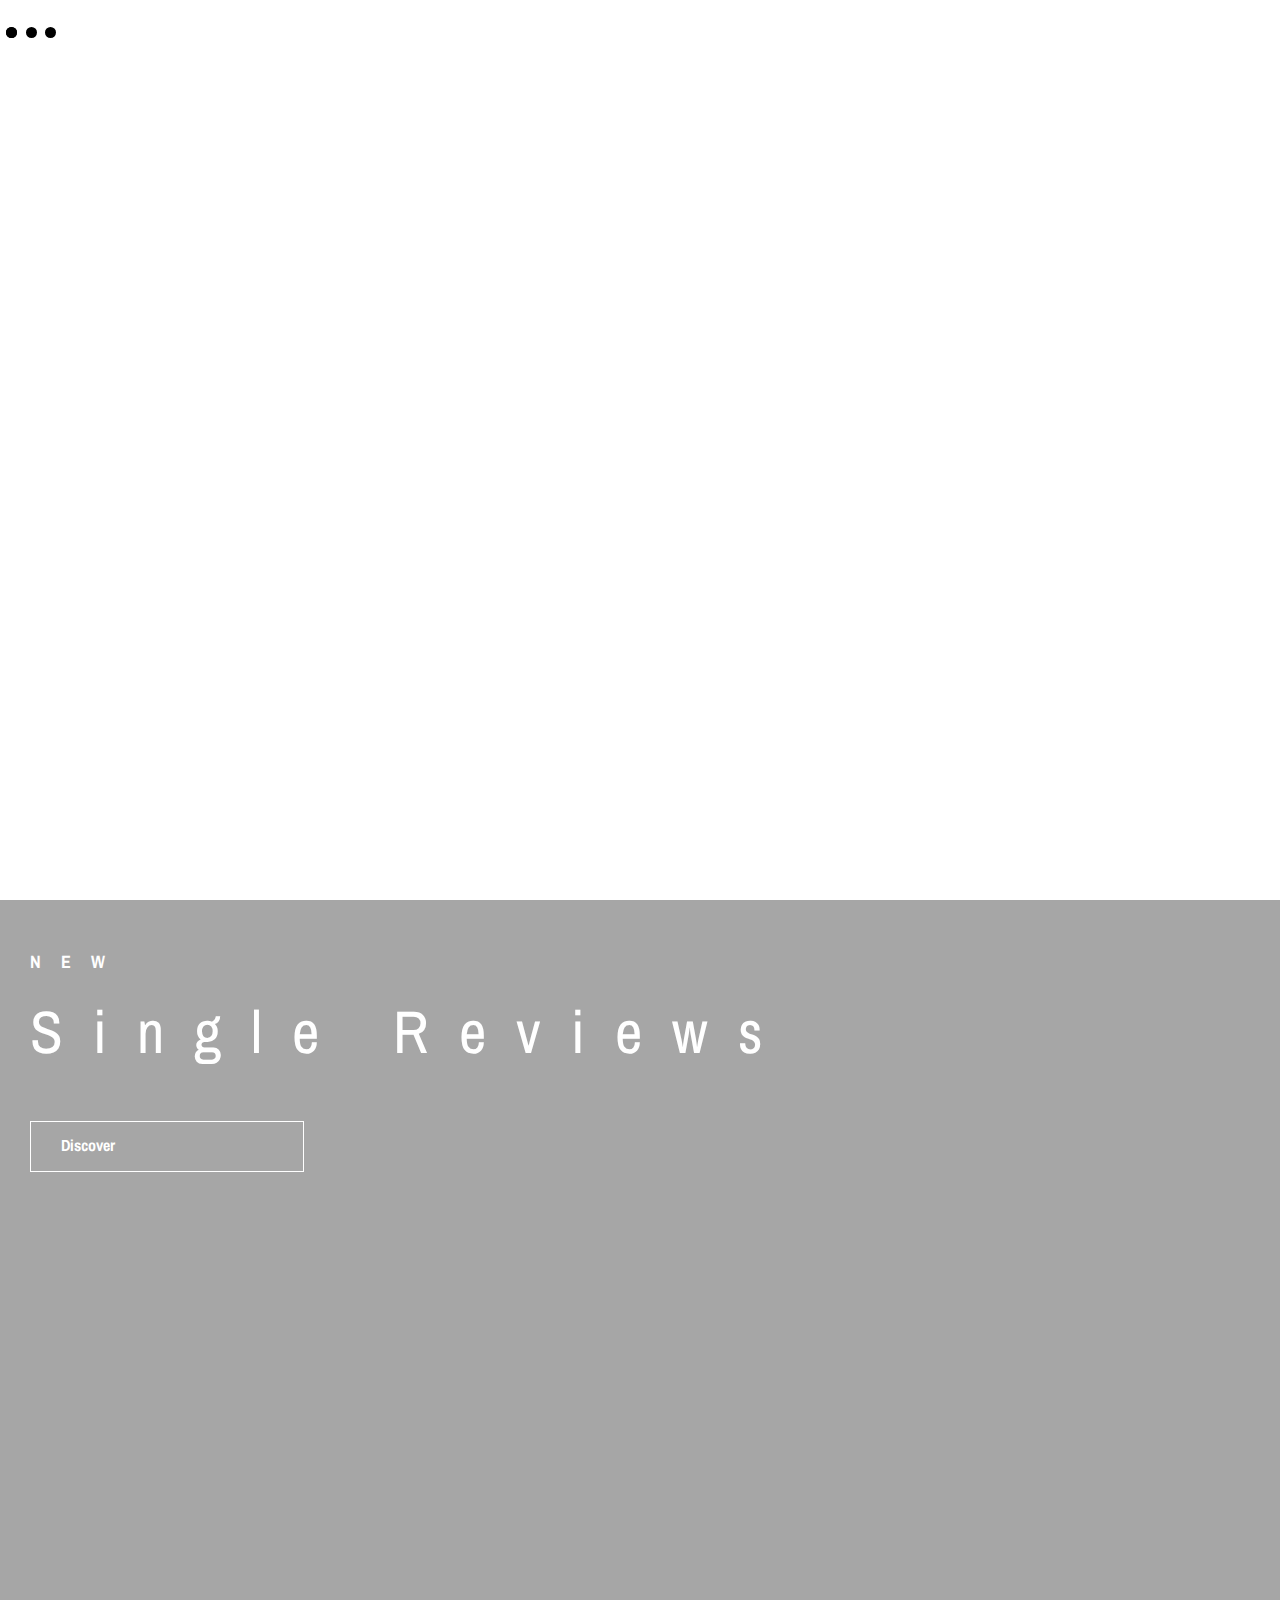
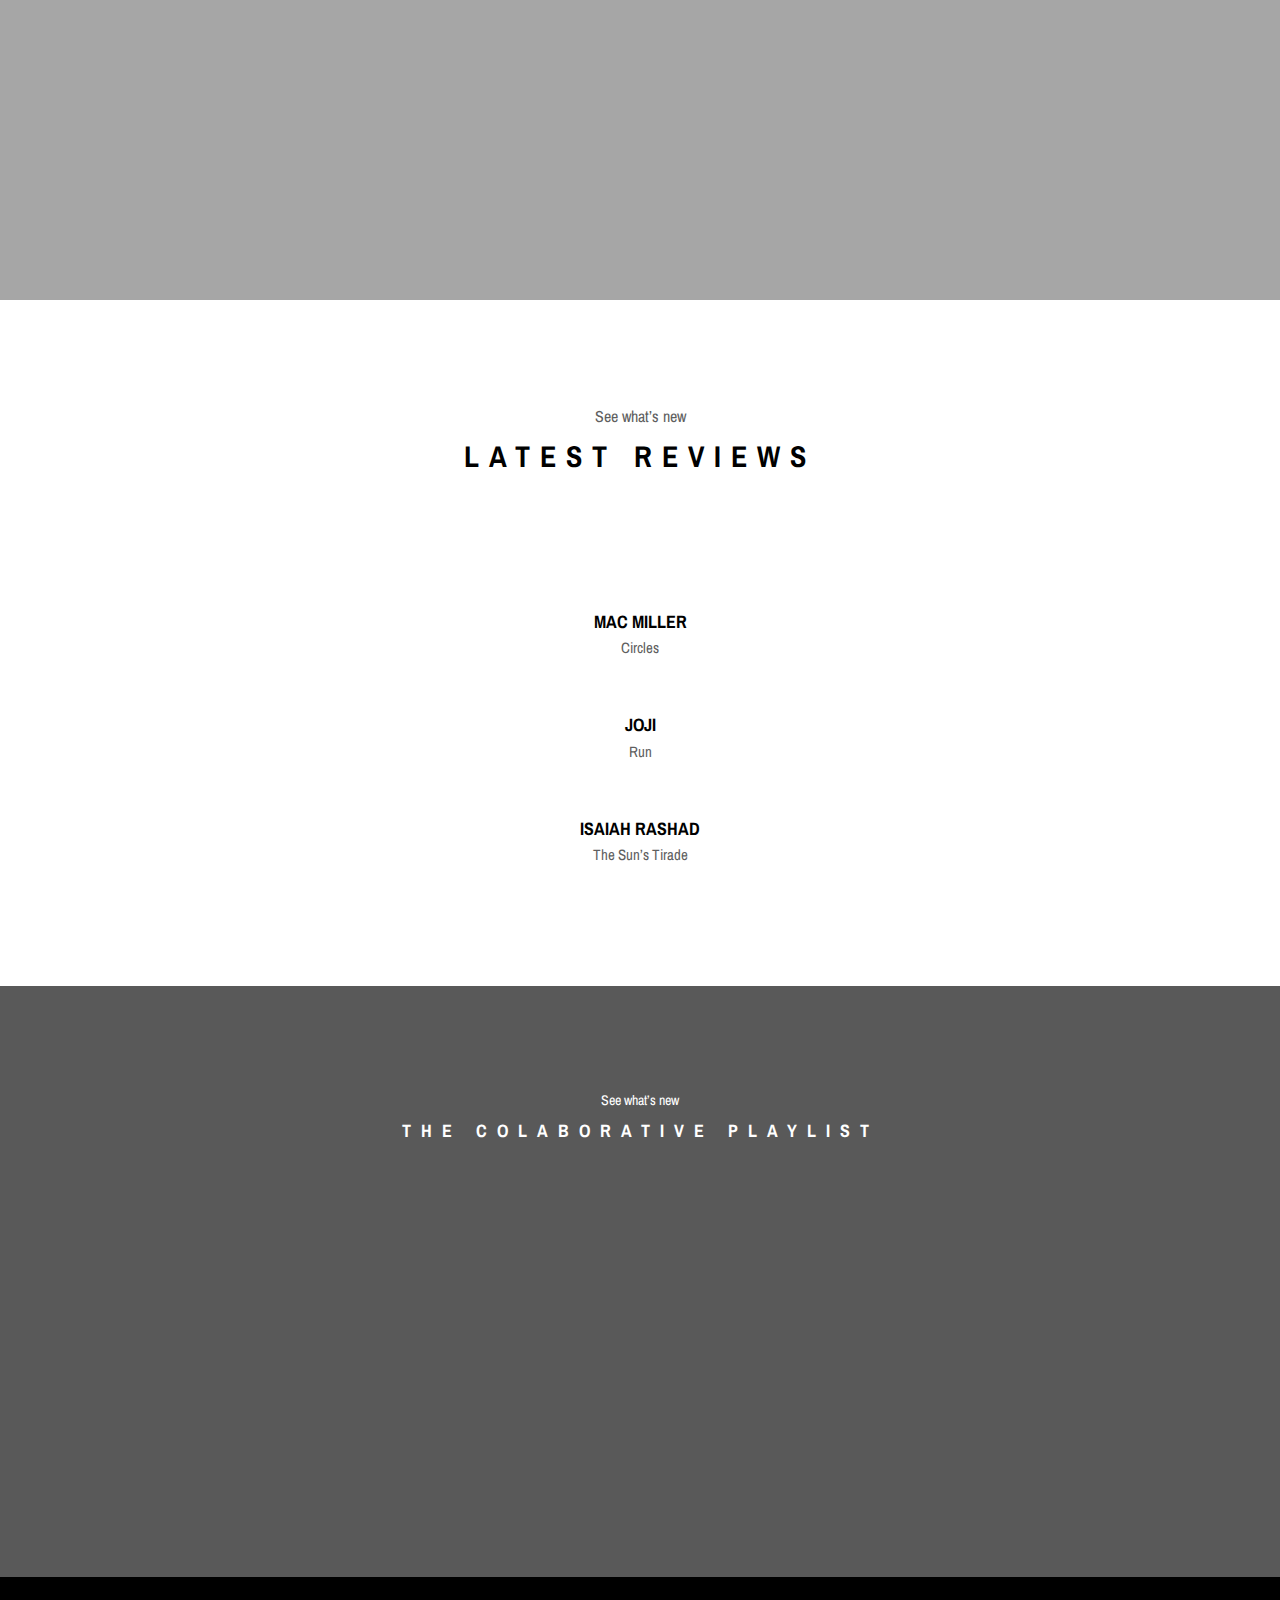
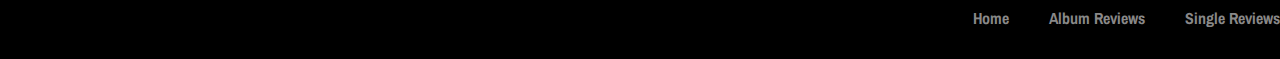
==== index.html @ 26d041d5 "Add files via upload" ====
<!DOCTYPE html>
<html lang="en">

<head>
    <meta charset="UTF-8">
    <meta name="description" content="">
    <meta http-equiv="X-UA-Compatible" content="IE=edge">
    <meta name="viewport" content="width=device-width, initial-scale=1, shrink-to-fit=no">
    <!-- The above 4 meta tags *must* come first in the head; any other head content must come *after* these tags -->

    <!-- Title -->
    <title>Neucia's Reviews</title>

    <!-- Stylesheet -->
    <link rel="stylesheet" href="style.css">

</head>

<body>
    <!-- Preloader -->
    <div class="preloader d-flex align-items-center justify-content-center">
        <div class="lds-ellipsis">
            <div></div>
            <div></div>
            <div></div>
            <div></div>
        </div>
    </div>

    <!-- ##### Header Area Start ##### -->
    <header class="header-area">
        <!-- Navbar Area -->
        <div class="oneMusic-main-menu">
            <div class="classy-nav-container breakpoint-off">
                <div class="container">
                    <!-- Menu -->
                    <nav class="classy-navbar justify-content-between" id="oneMusicNav">

                        <!-- Nav brand -->
                        <a href="index.html" class="nav-brand"><p>Neucia's Reviews</p></a>

                        <!-- Navbar Toggler -->
                        <div class="classy-navbar-toggler">
                            <span class="navbarToggler"><span></span><span></span><span></span></span>
                        </div>

                        <!-- Menu -->
                        <div class="classy-menu">

                            <!-- Close Button -->
                            <div class="classycloseIcon">
                                <div class="cross-wrap"><span class="top"></span><span class="bottom"></span></div>
                            </div>

                            <!-- Nav Start -->
                            <div class="classynav">
                                <ul>
                                    <li><a href="index.html">Home</a></li>
                                    <li><a href="album-reviews.html">Album Reviews</a></li>
                                    <li><a href="single-reviews.html">Single Reviews</a></li>
                            <!-- Nav End -->

                        </div>
                    </nav>
                </div>
            </div>
        </div>
    </header>
    <!-- ##### Header Area End ##### -->

    <!-- ##### Hero Area Start ##### -->
    <section class="hero-area">
        <div class="hero-slides owl-carousel">
            <!-- Single Hero Slide -->
            <div class="single-hero-slide d-flex align-items-center justify-content-center">
                <!-- Slide Img -->
                <div class="slide-img bg-img" style="background-image: url(img/bg-img/bg-1.jpg);"></div>
                <!-- Slide Content -->
                <div class="container">
                    <div class="row">
                        <div class="col-12">
                            <div class="hero-slides-content text-center">
                                <h6 data-animation="fadeInUp" data-delay="100ms">New</h6>
                                <h2>Album Reviews</h2>
                                <a data-animation="fadeInUp" data-delay="500ms" href="album-reviews.html" class="btn oneMusic-btn mt-50">Discover <i class="fa fa-angle-double-right"></i></a>
                            </div>
                        </div>
                    </div>
                </div>
            </div>

            <!-- Single Hero Slide -->
            <div class="single-hero-slide d-flex align-items-center justify-content-center">
                <!-- Slide Img -->
                <div class="slide-img bg-img" style="background-image: url(img/bg-img/bg-2.jpg);"></div>
                <!-- Slide Content -->
                <div class="container">
                    <div class="row">
                        <div class="col-12">
                            <div class="hero-slides-content text-center">
                                <h6 data-animation="fadeInUp" data-delay="100ms">New</h6>
                                <h2>Single Reviews</h2>
                                <a data-animation="fadeInUp" data-delay="500ms" href="single-reviews.html" class="btn oneMusic-btn mt-50">Discover <i class="fa fa-angle-double-right"></i></a>
                            </div>
                        </div>
                    </div>
                </div>
            </div>
        </div>
    </section>
    <!-- ##### Hero Area End ##### -->

    <!-- ##### Latest Albums Area Start ##### -->
    <section class="latest-albums-area section-padding-100">
        <div class="container">
            <div class="row">
                <div class="col-12">
                    <div class="section-heading style-2">
                        <p>See what’s new</p>
                        <h2>Latest Reviews</h2>
                    </div>
                </div>
            </div>

            <div class="row">
                <div class="col-12">
                    <div class="albums-slideshow owl-carousel">
                        <!-- Single Album -->
                        <div class="single-album">
                            <img src="img/bg-img/a1.jpg" alt="">
                            <div class="album-info">
                                <a href="#">
                                    <h5>Mac Miller</h5>
                                </a>
                                <p>Circles</p>
                            </div>
                        </div>

                        <!-- Single Album -->
                        <div class="single-album">
                            <img src="img/bg-img/s1.jpg" alt="">
                            <div class="album-info">
                                <a href="#">
                                    <h5>Joji</h5>
                                </a>
                                <p>Run</p>
                            </div>
                        </div>

                        <!-- Single Album -->
                        <div class="single-album">
                            <img src="img/bg-img/a3.jpg" alt="">
                            <div class="album-info">
                                <a href="#">
                                    <h5>Isaiah Rashad</h5>
                                </a>
                                <p>The Sun’s Tirade</p>
                            </div>
                        </div>

                    </div>
                </div>
            </div>
        </div>
    </section>
    <!-- ##### Latest Albums Area End ##### -->

   
    <!-- ##### Featured Artist Area Start ##### -->
    <section class="featured-artist-area section-padding-100 bg-img bg-overlay bg-fixed" style="background-image: url(img/bg-img/bg-4.jpg);">
        <div class="container">
            <div class="row align-items-end">
                    <div class="featured-artist-content">
                        <!-- Section Heading -->
                        <div class="section-heading white text-left mb-30">
                            <p>See what’s new</p>
                            <h2>The colaborative playlist</h2>
                        </div>
                        <div>
                            <iframe src="https://open.spotify.com/embed/playlist/0n5f953bovQDow49ygMKza" width="1080" height="300" frameborder="0" allowtransparency="true" allow="encrypted-media"></iframe>
                        </div>
                    </div>
                </div>
            </div>
        </div>
    </section>
    <!-- ##### Featured Artist Area End ##### -->

    
    <!-- ##### Footer Area Start ##### -->
    <footer class="footer-area">
        <div class="container">
            <div class="row d-flex flex-wrap align-items-center">
                <div class="col-12 col-md-6">
                    <div class="footer-nav">
                        <ul>
                            <li><a href="#">Home</a></li>
                            <li><a href="#">Album Reviews</a></li>
                            <li><a href="#">Single Reviews</a></li>
                        </ul>
                    </div>
                </div>
            </div>
        </div>
    </footer>
    <!-- ##### Footer Area Start ##### -->

    <!-- ##### All Javascript Script ##### -->
    <!-- jQuery-2.2.4 js -->
    <script src="js/jquery/jquery-2.2.4.min.js"></script>
    <!-- Popper js -->
    <script src="js/bootstrap/popper.min.js"></script>
    <!-- Bootstrap js -->
    <script src="js/bootstrap/bootstrap.min.js"></script>
    <!-- All Plugins js -->
    <script src="js/plugins/plugins.js"></script>
    <!-- Active js -->
    <script src="js/active.js"></script>
</body>

</html>
---- style.css ----
/* [Master Stylesheet - v1.0] */
/* :: 1.0 Import Fonts */
@import url("https://fonts.googleapis.com/css?family=Archivo+Narrow:400,400i,500,500i,600,600i,700,700i");
/* :: 2.0 Import All CSS */
@import url(css/bootstrap.min.css);
@import url(css/classy-nav.css);
@import url(css/owl.carousel.min.css);
@import url(css/animate.css);
@import url(css/magnific-popup.css);
@import url(css/font-awesome.min.css);
@import url(css/audioplayer.css);
@import url(css/one-music-icon.css);
/* :: 3.0 Base CSS */
* {
  margin: 0;
  padding: 0; }

body {
  font-family: "Archivo Narrow", sans-serif;
  font-size: 14px; }

h1,
h2,
h3,
h4,
h5,
h6 {
  font-family: "Archivo Narrow", sans-serif;
  color: #000000;
  line-height: 1.3;
  font-weight: 700; }

p {
  font-family: "Archivo Narrow", sans-serif;
  color: #5f5f5f;
  font-size: 15px;
  line-height: 2;
  font-weight: 400; }

.nav-brand{
  font-weight: 50px;
  }

a,
a:hover,
a:focus {
  -webkit-transition-duration: 500ms;
  transition-duration: 500ms;
  text-decoration: none;
  outline: 0 solid transparent;
  color: #000000;
  font-weight: 700;
  font-size: 16px;
  font-family: "Archivo Narrow", sans-serif; }

ul,
ol {
  margin: 0; }
  ul li,
  ol li {
    list-style: none; }

img {
  height: auto;
  max-width: 100%; }

/* :: 3.1.0 Spacing */
.mt-15 {
  margin-top: 15px !important; }

.mt-30 {
  margin-top: 30px !important; }

.mt-50 {
  margin-top: 50px !important; }

.mt-70 {
  margin-top: 70px !important; }

.mt-100 {
  margin-top: 100px !important; }

.mb-15 {
  margin-bottom: 15px !important; }

.mb-30 {
  margin-bottom: 30px !important; }

.mb-50 {
  margin-bottom: 50px !important; }

.mb-70 {
  margin-bottom: 70px !important; }

.mb-100 {
  margin-bottom: 100px !important; }

.ml-15 {
  margin-left: 15px !important; }

.ml-30 {
  margin-left: 30px !important; }

.ml-50 {
  margin-left: 50px !important; }

.mr-15 {
  margin-right: 15px !important; }

.mr-30 {
  margin-right: 30px !important; }

.mr-50 {
  margin-right: 50px !important; }

/* :: 3.2.0 Height */
.height-400 {
  height: 400px !important; }

.height-500 {
  height: 500px !important; }

.height-600 {
  height: 600px !important; }

.height-700 {
  height: 700px !important; }

.height-800 {
  height: 800px !important; }

/* :: 3.3.0 Section Padding */
.section-padding-100 {
  padding-top: 100px;
  padding-bottom: 100px; }

.section-padding-100-0 {
  padding-top: 100px;
  padding-bottom: 0; }

.section-padding-0-100 {
  padding-top: 0;
  padding-bottom: 100px; }

.section-padding-100-70 {
  padding-top: 100px;
  padding-bottom: 70px; }

/* :: 3.4.0 Section Heading */
.section-heading {
  position: relative;
  z-index: 1;
  margin-bottom: 100px;
  text-align: center; }
  .section-heading p {
    color: #5f5f5f;
    font-size: 14px;
    margin-bottom: 5px; }
  .section-heading h2 {
    font-size: 18px;
    text-transform: uppercase;
    letter-spacing: 10px;
    margin-bottom: 0; }
    @media only screen and (max-width: 767px) {
      .section-heading h2 {
        letter-spacing: 5px; } }
  .section-heading.white h2 {
    color: #fff; }
  .section-heading.style-2 p {
    font-size: 16px; }
  .section-heading.style-2 h2 {
    font-size: 30px; }
    @media only screen and (max-width: 767px) {
      .section-heading.style-2 h2 {
        font-size: 24px; } }

/* :: 3.5.0 Preloader */
.preloader {
  background-color: #ffffff;
  width: 100%;
  height: 100%;
  position: fixed;
  top: 0;
  left: 0;
  right: 0;
  z-index: 99999; }
  .preloader .lds-ellipsis {
    display: inline-block;
    position: relative;
    width: 64px;
    height: 64px; }
    .preloader .lds-ellipsis div {
      position: absolute;
      top: 27px;
      width: 11px;
      height: 11px;
      border-radius: 50%;
      background: #000000;
      animation-timing-function: cubic-bezier(0, 1, 1, 0); }
      .preloader .lds-ellipsis div:nth-child(1) {
        left: 6px;
        -webkit-animation: lds-ellipsis1 0.6s infinite;
        animation: lds-ellipsis1 0.6s infinite; }
      .preloader .lds-ellipsis div:nth-child(2) {
        left: 6px;
        -webkit-animation: lds-ellipsis2 0.6s infinite;
        animation: lds-ellipsis2 0.6s infinite; }
      .preloader .lds-ellipsis div:nth-child(3) {
        left: 26px;
        -webkit-animation: lds-ellipsis2 0.6s infinite;
        animation: lds-ellipsis2 0.6s infinite; }
      .preloader .lds-ellipsis div:nth-child(4) {
        left: 45px;
        -webkit-animation: lds-ellipsis3 0.6s infinite;
        animation: lds-ellipsis3 0.6s infinite; }

@-webkit-keyframes lds-ellipsis1 {
  0% {
    -webkit-transform: scale(0);
    transform: scale(0); }
  100% {
    -webkit-transform: scale(1);
    transform: scale(1); } }
@keyframes lds-ellipsis1 {
  0% {
    -webkit-transform: scale(0);
    transform: scale(0); }
  100% {
    -webkit-transform: scale(1);
    transform: scale(1); } }
@-webkit-keyframes lds-ellipsis3 {
  0% {
    -webkit-transform: scale(1);
    transform: scale(1); }
  100% {
    -webkit-transform: scale(0);
    transform: scale(0); } }
@keyframes lds-ellipsis3 {
  0% {
    -webkit-transform: scale(1);
    transform: scale(1); }
  100% {
    -webkit-transform: scale(0);
    transform: scale(0); } }
@-webkit-keyframes lds-ellipsis2 {
  0% {
    -webkit-transform: translate(0, 0);
    transform: translate(0, 0); }
  100% {
    -webkit-transform: translate(19px, 0);
    transform: translate(19px, 0); } }
@keyframes lds-ellipsis2 {
  0% {
    -webkit-transform: translate(0, 0);
    transform: translate(0, 0); }
  100% {
    -webkit-transform: translate(19px, 0);
    transform: translate(19px, 0); } }
/* :: 3.6.0 Miscellaneous */
.bg-img {
  background-position: center center;
  background-size: cover;
  background-repeat: no-repeat; }

.bg-white {
  background-color: #ffffff !important; }

.bg-dark {
  background-color: #000000 !important; }

.bg-transparent {
  background-color: transparent !important; }

.bg-gray {
  background-color: #f5f9fa; }

.font-bold {
  font-weight: 700; }

.font-light {
  font-weight: 300; }

.bg-overlay {
  position: relative;
  z-index: 2;
  background-position: center center;
  background-size: cover; }
  .bg-overlay::after {
    background-color: rgba(0, 0, 0, 0.65);
    position: absolute;
    z-index: -1;
    top: 0;
    left: 0;
    width: 100%;
    height: 100%;
    content: ""; }

.bg-fixed {
  background-attachment: fixed !important; }

/* :: 3.7.0 ScrollUp */
#scrollUp {
  background-color: #000000;
  border-radius: 0;
  bottom: 50px;
  box-shadow: 0 2px 6px 0 rgba(0, 0, 0, 0.3);
  color: #ffffff;
  font-size: 24px;
  height: 40px;
  line-height: 40px;
  right: 50px;
  text-align: center;
  width: 40px;
  -webkit-transition-duration: 500ms;
  transition-duration: 500ms;
  box-shadow: 0 1px 5px 2px rgba(0, 0, 0, 0.15); }
  @media only screen and (max-width: 767px) {
    #scrollUp {
      right: 30px;
      bottom: 30px; } }
  #scrollUp:hover {
    background-color: #fff;
    color: #232323; }

/* :: 3.8.0 oneMusic Button */
.oneMusic-btn {
  background-color: #fff;
  -webkit-transition-duration: 500ms;
  transition-duration: 500ms;
  position: relative;
  z-index: 1;
  display: inline-block;
  min-width: 212px;
  height: 49px;
  color: #000;
  border: 1px solid #000;
  border-radius: 0;
  padding: 0 30px;
  font-size: 16px;
  line-height: 47px;
  font-weight: 700;
  text-transform: capitalize; }
  .oneMusic-btn i {
    margin-left: 5px; }
  .oneMusic-btn:hover, .oneMusic-btn:focus {
    font-size: 16px;
    font-weight: 700;
    background-color: #000000;
    color: #fff; }
  .oneMusic-btn.btn-2 {
    background-color: #000000;
    color: #fff; }
    .oneMusic-btn.btn-2:hover, .oneMusic-btn.btn-2:focus {
      background-color: #fff;
      color: #232323; }

/* :: 4.0 Header Area CSS */
.header-area {
  position: absolute;
  z-index: 1000;
  width: 100%;
  top: 20px;
  left: 0;
  z-index: 1000; }
  .header-area .oneMusic-main-menu {
    position: relative;
    width: 100%;
    height: 85px;
    background-color: transparent; }
    @media only screen and (max-width: 767px) {
      .header-area .oneMusic-main-menu {
        height: 70px; } }
    .header-area .oneMusic-main-menu .classy-nav-container {
      background-color: transparent; }
    .header-area .oneMusic-main-menu .classy-navbar {
      background-color: transparent;
      height: 85px;
      padding: 0; }
      @media only screen and (max-width: 767px) {
        .header-area .oneMusic-main-menu .classy-navbar {
          height: 70px; } }
      .header-area .oneMusic-main-menu .classy-navbar .classynav ul li a {
        font-weight: 700;
        text-transform: capitalize;
        color: #ffffff;
        font-size: 16px; }
        .header-area .oneMusic-main-menu .classy-navbar .classynav ul li a:hover, .header-area .oneMusic-main-menu .classy-navbar .classynav ul li a:focus {
          color: rgba(255, 255, 255, 0.7); }
        @media only screen and (min-width: 768px) and (max-width: 991px) {
          .header-area .oneMusic-main-menu .classy-navbar .classynav ul li a {
            background-color: #000000;
            border-bottom-color: rgba(255, 255, 255, 0.1); } }
        @media only screen and (max-width: 767px) {
          .header-area .oneMusic-main-menu .classy-navbar .classynav ul li a {
            background-color: #000000;
            border-bottom-color: rgba(255, 255, 255, 0.1); } }
      .header-area .oneMusic-main-menu .classy-navbar .classynav ul li.megamenu-item > a::after,
      .header-area .oneMusic-main-menu .classy-navbar .classynav ul li.has-down > a::after {
        color: #ffffff; }
      .header-area .oneMusic-main-menu .classy-navbar .classynav ul li.megamenu-item ul li > a::after,
      .header-area .oneMusic-main-menu .classy-navbar .classynav ul li.has-down ul li > a::after {
        color: #232323; }
        @media only screen and (max-width: 767px) {
          .header-area .oneMusic-main-menu .classy-navbar .classynav ul li.megamenu-item ul li > a::after,
          .header-area .oneMusic-main-menu .classy-navbar .classynav ul li.has-down ul li > a::after {
            color: #ffffff; } }
      .header-area .oneMusic-main-menu .classy-navbar .classynav ul li ul li a {
        color: #232323; }
        .header-area .oneMusic-main-menu .classy-navbar .classynav ul li ul li a:hover, .header-area .oneMusic-main-menu .classy-navbar .classynav ul li ul li a:focus {
          color: #888888; }
        @media only screen and (min-width: 992px) and (max-width: 1199px) {
          .header-area .oneMusic-main-menu .classy-navbar .classynav ul li ul li a {
            padding: 0 15px; } }
        @media only screen and (min-width: 768px) and (max-width: 991px) {
          .header-area .oneMusic-main-menu .classy-navbar .classynav ul li ul li a {
            color: #ffffff;
            padding: 0 30px;
            border-bottom-color: rgba(255, 255, 255, 0.1); } }
        @media only screen and (max-width: 767px) {
          .header-area .oneMusic-main-menu .classy-navbar .classynav ul li ul li a {
            color: #ffffff;
            padding: 0 30px;
            border-bottom-color: rgba(255, 255, 255, 0.1) !important; } }
      .header-area .oneMusic-main-menu .classy-navbar .classynav ul li .dropdown li .dropdown li .dropdown li a {
        border-bottom: 1px solid rgba(242, 244, 248, 0.7); }
        @media only screen and (min-width: 768px) and (max-width: 991px) {
          .header-area .oneMusic-main-menu .classy-navbar .classynav ul li .dropdown li .dropdown li .dropdown li a {
            border-bottom-color: rgba(255, 255, 255, 0.1) !important; } }
        @media only screen and (max-width: 767px) {
          .header-area .oneMusic-main-menu .classy-navbar .classynav ul li .dropdown li .dropdown li .dropdown li a {
            border-bottom-color: rgba(255, 255, 255, 0.1) !important; } }
    .header-area .oneMusic-main-menu .login-register-cart-button {
      position: relative;
      z-index: 1;
      margin-left: 100px; }
      @media only screen and (min-width: 768px) and (max-width: 991px) {
        .header-area .oneMusic-main-menu .login-register-cart-button {
          margin-left: 12px;
          margin-top: 15px; } }
      @media only screen and (max-width: 767px) {
        .header-area .oneMusic-main-menu .login-register-cart-button {
          margin-left: 12px;
          margin-top: 15px; } }
      .header-area .oneMusic-main-menu .login-register-cart-button .login-register-btn {
        position: relative;
        z-index: 10; }
        .header-area .oneMusic-main-menu .login-register-cart-button .login-register-btn a {
          -webkit-transition-duration: 500ms;
          transition-duration: 500ms;
          margin-bottom: 0;
          color: #fff;
          font-weight: 700;
          font-size: 16px;
          cursor: pointer;
          line-height: 1; }
          .header-area .oneMusic-main-menu .login-register-cart-button .login-register-btn a:hover, .header-area .oneMusic-main-menu .login-register-cart-button .login-register-btn a:focus {
            color: rgba(255, 255, 255, 0.7); }
      .header-area .oneMusic-main-menu .login-register-cart-button .cart-btn {
        position: relative;
        z-index: 10; }
        .header-area .oneMusic-main-menu .login-register-cart-button .cart-btn p {
          -webkit-transition-duration: 500ms;
          transition-duration: 500ms;
          margin-bottom: 0;
          color: #fff;
          font-size: 18px;
          cursor: pointer;
          line-height: 1; }
          .header-area .oneMusic-main-menu .login-register-cart-button .cart-btn p:hover, .header-area .oneMusic-main-menu .login-register-cart-button .cart-btn p:focus {
            color: rgba(255, 255, 255, 0.7); }
          .header-area .oneMusic-main-menu .login-register-cart-button .cart-btn p .quantity {
            width: 15px;
            height: 15px;
            border: 1px solid #fff;
            background-color: #232323;
            color: #fff;
            display: block;
            position: absolute;
            bottom: -5px;
            left: -10px;
            z-index: 10;
            font-size: 9px;
            font-weight: 400;
            border-radius: 50%;
            line-height: 13px;
            text-align: center; }
  .header-area .is-sticky .oneMusic-main-menu {
    position: fixed;
    width: 100%;
    height: 85px;
    top: 0;
    left: 0;
    z-index: 9999;
    background-color: #000000;
    box-shadow: 0 5px 50px 15px rgba(0, 0, 0, 0.2); }
    @media only screen and (max-width: 767px) {
      .header-area .is-sticky .oneMusic-main-menu {
        height: 70px; } }


@media only screen and (min-width: 768px) and (max-width: 991px) {
  .breakpoint-on .classy-navbar .classy-menu {
    background-color: #000000; } }
@media only screen and (max-width: 767px) {
  .breakpoint-on .classy-navbar .classy-menu {
    background-color: #000000; } }

@media only screen and (min-width: 768px) and (max-width: 991px) {
  .classynav ul li .megamenu .single-mega.cn-col-4 {
    padding: 0; } }
@media only screen and (max-width: 767px) {
  .classynav ul li .megamenu .single-mega.cn-col-4 {
    padding: 0; } }

.classycloseIcon .cross-wrap span {
  background: #ffffff; }

/* :: 5.0 Hero Slides Area */
.hero-area,
.hero-slides {
  position: relative;
  z-index: 1; }

.single-hero-slide {
  width: 100%;
  height: 950px;
  position: relative;
  z-index: 1;
  padding: 0 30px;
  overflow: hidden; }
  @media only screen and (min-width: 992px) and (max-width: 1199px) {
    .single-hero-slide {
      height: 700px; } }
  @media only screen and (min-width: 768px) and (max-width: 991px) {
    .single-hero-slide {
      height: 650px; } }
  @media only screen and (max-width: 767px) {
    .single-hero-slide {
      height: 500px; } }
  .single-hero-slide::after {
    position: absolute;
    width: 100%;
    height: 100%;
    z-index: -5;
    top: 0;
    left: 0;
    background-color: rgba(0, 0, 0, 0.35);
    content: ''; }
  .single-hero-slide .slide-img {
    position: absolute;
    width: 100%;
    height: 100%;
    z-index: -10;
    left: 0;
    right: 0;
    top: 0;
    bottom: 0; }
  .single-hero-slide .hero-slides-content {
    display: inline-block;
    width: 100%; }
    .single-hero-slide .hero-slides-content h6 {
      font-size: 18px;
      color: #fff;
      letter-spacing: 20px;
      text-transform: uppercase;
      margin-bottom: 20px;
      display: block; }
      @media only screen and (max-width: 767px) {
        .single-hero-slide .hero-slides-content h6 {
          letter-spacing: 5px; } }
    .single-hero-slide .hero-slides-content h2 {
      position: relative;
      z-index: 1;
      font-size: 60px;
      color: #ffffff;
      margin-bottom: 0;
      font-weight: 400;
      display: block;
      text-transform: capitalize;
      letter-spacing: 30px;
      overflow: hidden; }
      .single-hero-slide .hero-slides-content h2 span {
        position: absolute;
        top: 0;
        width: 100%;
        height: 100%;
        left: 0;
        color: rgba(255, 255, 255, 0.15);
        -webkit-animation: textsonar 6s linear infinite;
        animation: textsonar 6s linear infinite; }
      @media only screen and (min-width: 768px) and (max-width: 991px) {
        .single-hero-slide .hero-slides-content h2 {
          letter-spacing: 15px;
          font-size: 42px; } }
      @media only screen and (max-width: 767px) {
        .single-hero-slide .hero-slides-content h2 {
          letter-spacing: 5px;
          font-size: 30px; } }
    .single-hero-slide .hero-slides-content .btn {
      border: 1px solid #fff;
      background-color: transparent;
      color: #fff; }
      .single-hero-slide .hero-slides-content .btn:hover, .single-hero-slide .hero-slides-content .btn:focus {
        background-color: #fff;
        color: #000000; }

@-webkit-keyframes textsonar {
  0% {
    -webkit-transform: scaleX(1);
    transform: scaleX(1); }
  50% {
    -webkit-transform: scaleX(1.15);
    transform: scaleX(1.15); }
  100% {
    -webkit-transform: scaleX(1);
    transform: scaleX(1); } }
@keyframes textsonar {
  0% {
    -webkit-transform: scaleX(1);
    transform: scaleX(1); }
  50% {
    -webkit-transform: scaleX(1.15);
    transform: scaleX(1.15); }
  100% {
    -webkit-transform: scaleX(1);
    transform: scaleX(1); } }
.single-hero-slide .slide-img {
  -webkit-animation: slide 12s linear infinite;
  animation: slide 12s linear infinite; }

@-webkit-keyframes slide {
  0% {
    -webkit-transform: scale(1);
    transform: scale(1); }
  50% {
    -webkit-transform: scale(1.2);
    transform: scale(1.2); }
  100% {
    -webkit-transform: scale(1);
    transform: scale(1); } }
@keyframes slide {
  0% {
    -webkit-transform: scale(1);
    transform: scale(1); }
  50% {
    -webkit-transform: scale(1.2);
    transform: scale(1.2); }
  100% {
    -webkit-transform: scale(1);
    transform: scale(1); } }
/* :: 6.0 Buy Now Area CSS */
.oneMusic-buy-now-area.has-fluid {
  padding-left: 4%;
  padding-right: 4%;
  position: relative;
  z-index: 1; }

/* :: 7.0 Events Area CSS */
.single-event-area {
  position: relative;
  z-index: 1;
  -webkit-transition-duration: 500ms;
  transition-duration: 500ms; }
  .single-event-area img {
    width: 100%; }
  .single-event-area .event-text {
    text-align: center;
    position: relative;
    z-index: 1;
    padding: 30px 15px;
    background-color: #000;
    -webkit-transition-duration: 500ms;
    transition-duration: 500ms; }
    .single-event-area .event-text h4 {
      color: #fff;
      text-transform: uppercase;
      -webkit-transition-duration: 500ms;
      transition-duration: 500ms; }
    .single-event-area .event-text .event-meta-data {
      position: relative;
      margin-bottom: 30px; }
      .single-event-area .event-text .event-meta-data a {
        -webkit-transition-duration: 500ms;
        transition-duration: 500ms;
        position: relative;
        z-index: 1;
        color: #fff;
        font-size: 15px;
        font-weight: 400;
        display: inline-block;
        padding-right: 29px; }
        .single-event-area .event-text .event-meta-data a:first-child::after {
          position: absolute;
          content: '|';
          top: 0;
          right: 12px;
          z-index: 1; }
        .single-event-area .event-text .event-meta-data a:last-child {
          padding-right: 0; }
    .single-event-area .event-text .see-more-btn {
      font-size: 11px;
      color: #fff;
      text-transform: uppercase;
      letter-spacing: 10px;
      border-bottom: 1px solid #fff;
      padding-left: 0;
      padding-right: 0;
      border-radius: 0; }
      .single-event-area .event-text .see-more-btn:hover, .single-event-area .event-text .see-more-btn:focus {
        font-weight: 400; }
  .single-event-area:hover, .single-event-area:focus {
    box-shadow: 0 5px 80px 0 rgba(0, 0, 0, 0.2); }
    .single-event-area:hover .event-text, .single-event-area:focus .event-text {
      background-color: #f5f9fa; }
      .single-event-area:hover .event-text h4,
      .single-event-area:hover .event-text .event-meta-data a, .single-event-area:focus .event-text h4,
      .single-event-area:focus .event-text .event-meta-data a {
        color: #000000; }
      .single-event-area:hover .event-text .see-more-btn, .single-event-area:focus .event-text .see-more-btn {
        border-bottom-color: #000000;
        color: #000000; }

/* :: 8.0 Newsletter Area CSS */
.newsletter-area {
  position: relative;
  z-index: 1;
  border: 1px solid #000000;
  padding: 45px; }
  .newsletter-area .newsletter-form {
    position: relative;
    z-index: 1; }
    .newsletter-area .newsletter-form input {
      width: 100%;
      height: 40px;
      font-size: 14px;
      color: #b3b3b3;
      font-style: italic;
      border: none;
      border-bottom: 1px solid #d6d6d6;
      margin-bottom: 30px;
      display: block; }

.testimonials-area {
  position: relative;
  z-index: 1;
  padding: 45px; }
  .testimonials-area .testimonials-slide {
    position: relative;
    z-index: 1; }
    .testimonials-area .testimonials-slide .single-slide p {
      font-size: 15px;
      color: #fff;
      font-style: italic; }
    .testimonials-area .testimonials-slide .single-slide .testimonial-info {
      margin-top: 30px;
      display: block; }
      .testimonials-area .testimonials-slide .single-slide .testimonial-info .testimonial-thumb {
        width: 44px;
        height: 44px;
        border-radius: 50%;
        margin-right: 15px; }
        .testimonials-area .testimonials-slide .single-slide .testimonial-info .testimonial-thumb img {
          border-radius: 50%; }
      .testimonials-area .testimonials-slide .single-slide .testimonial-info p {
        font-style: normal;
        font-size: 15px;
        color: #fff;
        margin-bottom: 0; }

/* :: 9.0 Album Catagory Area CSS */
.featured-artist-area {
  position: relative;
  z-index: 1; }

.featured-artist-content {
  position: relative;
  z-index: 1; }
  @media only screen and (max-width: 767px) {
    .featured-artist-content {
      margin-top: 50px; } }
  .featured-artist-content p {
    color: #fff; }

.browse-by-catagories {
  position: relative;
  z-index: 1; }
  .browse-by-catagories a {
    display: inline-block;
    background-color: #f4f4f4;
    border: 2px solid transparent;
    padding: 6px 9px;
    font-size: 15px;
    margin-right: 5px; }
    @media only screen and (min-width: 992px) and (max-width: 1199px) {
      .browse-by-catagories a {
        padding: 4px 7px;
        font-size: 14px;
        margin-right: 4px; } }
    @media only screen and (min-width: 768px) and (max-width: 991px) {
      .browse-by-catagories a {
        padding: 4px 7px;
        font-size: 14px;
        margin-right: 5px;
        margin-bottom: 5px; } }
    @media only screen and (max-width: 767px) {
      .browse-by-catagories a {
        padding: 2px 5px;
        font-size: 13px;
        margin-right: 5px;
        margin-bottom: 5px; } }
    .browse-by-catagories a:hover, .browse-by-catagories a:focus, .browse-by-catagories a.active {
      border: 2px solid #000000; }
    .browse-by-catagories a:first-child {
      border-color: transparent;
      background-color: transparent; }

.single-album {
  position: relative;
  z-index: 1;
  -webkit-transition-duration: 500ms;
  transition-duration: 500ms;
  margin-bottom: 30px; }
  .single-album img {
    width: 100%; }
  .single-album .album-info {
    position: relative;
    z-index: 1;
    text-align: center;
    padding-top: 15px;
    padding-bottom: 15px; }
    .single-album .album-info h5 {
      font-size: 18px;
      margin-bottom: 0;
      text-transform: uppercase; }
    .single-album .album-info p {
      margin-bottom: 0; }
  .single-album:hover, .single-album:focus {
    box-shadow: 0 5px 70px 0 rgba(0, 0, 0, 0.15); }

.single-album-area {
  position: relative;
  z-index: 1;
  -webkit-transition-duration: 500ms;
  transition-duration: 500ms;
  margin-bottom: 30px; }
  .single-album-area .album-thumb {
    position: relative;
    z-index: 1; }
    .single-album-area .album-thumb .album-price p {
      position: absolute;
      top: 15px;
      left: 15px;
      background-color: #fff;
      margin-bottom: 0;
      line-height: 1;
      padding: 5px 15px;
      border-radius: 15px;
      z-index: 20; }
    .single-album-area .album-thumb .play-icon a {
      color: #fff;
      font-size: 50px;
      position: absolute;
      top: 50%;
      left: 50%;
      line-height: 1;
      -webkit-transform: translate(-50%, -50%);
      transform: translate(-50%, -50%); }
  .single-album-area img {
    width: 100%; }
  .single-album-area .album-info {
    display: block;
    position: relative;
    z-index: 1;
    padding-top: 15px;
    padding-bottom: 15px; }
    .single-album-area .album-info h5 {
      font-size: 18px;
      margin-bottom: 0;
      text-transform: uppercase; }
    .single-album-area .album-info p {
      margin-bottom: 0; }

.albums-slideshow {
  position: relative;
  z-index: 1; }
  .albums-slideshow .single-album {
    -webkit-transition-duration: 500ms;
    transition-duration: 500ms;
    margin-bottom: 0;
    border: 1px solid transparent; }
    .albums-slideshow .single-album:hover, .albums-slideshow .single-album:focus {
      border: 1px solid #000000;
      box-shadow: none;
      background-color: #f5f9fa; }
  .albums-slideshow .owl-prev,
  .albums-slideshow .owl-next {
    -webkit-transition-duration: 500ms;
    transition-duration: 500ms;
    background-color: #fff;
    position: absolute;
    width: 50px;
    height: 50px;
    border: 1px solid #000000;
    top: 50%;
    left: -25px;
    margin-top: -50px;
    z-index: 50;
    text-align: center;
    line-height: 48px;
    opacity: 0;
    visibility: hidden; }
    @media only screen and (max-width: 767px) {
      .albums-slideshow .owl-prev,
      .albums-slideshow .owl-next {
        left: 0; } }
    .albums-slideshow .owl-prev:hover, .albums-slideshow .owl-prev:focus,
    .albums-slideshow .owl-next:hover,
    .albums-slideshow .owl-next:focus {
      background-color: #000000;
      color: #fff; }
  .albums-slideshow .owl-next {
    left: auto;
    right: -25px; }
    @media only screen and (max-width: 767px) {
      .albums-slideshow .owl-next {
        right: 0; } }
  .albums-slideshow:hover .owl-prev,
  .albums-slideshow:hover .owl-next {
    opacity: 1;
    visibility: visible; }



/* :: 11.0 Miscellaneous Area CSS */
.weeks-top-area {
  position: relative;
  z-index: 1;
  padding: 45px 30px;
  -webkit-transition-duration: 500ms;
  transition-duration: 500ms;
  border: 1px solid transparent; }
  .weeks-top-area .single-top-item {
    position: relative;
    z-index: 1;
    margin-bottom: 21px; }
    .weeks-top-area .single-top-item:last-child {
      margin-bottom: 0; }
    .weeks-top-area .single-top-item .thumbnail {
      -webkit-box-flex: 0;
      -ms-flex: 0 0 73px;
      flex: 0 0 73px;
      max-width: 73px;
      width: 73px;
      margin-right: 20px; }
    .weeks-top-area .single-top-item .content- h6 {
      text-transform: uppercase;
      margin-bottom: 0; }
    .weeks-top-area .single-top-item .content- p {
      font-size: 14px;
      margin-bottom: 0; }
  .weeks-top-area:hover, .weeks-top-area:focus {
    background-color: #f5f9fa;
    border-color: #d8d8d8; }

.popular-artists-area {
  position: relative;
  z-index: 1;
  padding: 45px 30px;
  -webkit-transition-duration: 500ms;
  transition-duration: 500ms;
  border: 1px solid #d8d8d8;
  background-color: #f5f9fa; }
  .popular-artists-area .single-artists {
    position: relative;
    z-index: 1;
    margin-bottom: 17px; }
    .popular-artists-area .single-artists:last-child {
      margin-bottom: 0; }
    .popular-artists-area .single-artists .thumbnail {
      -webkit-box-flex: 0;
      -ms-flex: 0 0 63px;
      flex: 0 0 63px;
      max-width: 63px;
      width: 63px;
      margin-right: 20px;
      border-radius: 50%; }
      .popular-artists-area .single-artists .thumbnail img {
        border-radius: 50%; }
    .popular-artists-area .single-artists .content- p {
      font-size: 16px;
      margin-bottom: 0; }

.new-hits-area {
  position: relative;
  z-index: 1;
  padding: 45px 30px;
  -webkit-transition-duration: 500ms;
  transition-duration: 500ms;
  border: 1px solid #d8d8d8;
  background-color: #f5f9fa; }
  .new-hits-area .single-new-item {
    position: relative;
    z-index: 1;
    border-bottom: 1px solid #d8d8d8;
    margin-bottom: 10px;
    padding-bottom: 10px; }
    .new-hits-area .single-new-item:last-child {
      margin-bottom: 0;
      border-bottom: none;
      padding-bottom: 0; }
    .new-hits-area .single-new-item .thumbnail {
      -webkit-box-flex: 0;
      -ms-flex: 0 0 73px;
      flex: 0 0 73px;
      max-width: 73px;
      width: 73px;
      margin-right: 20px; }
    .new-hits-area .single-new-item .content- h6 {
      text-transform: uppercase;
      margin-bottom: 0; }
    .new-hits-area .single-new-item .content- p {
      font-size: 14px;
      margin-bottom: 0; }
    .new-hits-area .single-new-item .audioplayer {
      margin: 0;
      padding: 0;
      width: auto;
      height: auto;
      border: none;
      border-radius: 0;
      background: transparent; }
    .new-hits-area .single-new-item .audioplayer-playing .audioplayer-playpause,
    .new-hits-area .single-new-item .audioplayer:not(.audioplayer-playing) .audioplayer-playpause:hover,
    .new-hits-area .single-new-item .audioplayer:not(.audioplayer-playing) .audioplayer-playpause {
      background: #d6d6d6; }
    .new-hits-area .single-new-item .audioplayer:not(.audioplayer-playing) .audioplayer-playpause a {
      border-left: 12px solid #fff; }
    .new-hits-area .single-new-item .audioplayer-time,
    .new-hits-area .single-new-item .audioplayer-volume,
    .new-hits-area .single-new-item .audioplayer-bar {
      display: none; }


/* :: 14.0 Footer Area CSS */
.footer-area {
  position: relative;
  z-index: 1;
  background-color: #000000;
  padding: 30px 0; }
  @media only screen and (max-width: 767px) {
    .footer-area {
      text-align: center; } }
  .footer-area .copywrite-text {
    font-size: 12px;
    margin-bottom: 0;
    color: rgba(166, 165, 165, 0.54); }
    .footer-area .copywrite-text a {
      color: rgba(166, 165, 165, 0.54);
      font-size: 12px; }
      .footer-area .copywrite-text a:hover, .footer-area .copywrite-text a:focus {
        color: #fff; }
  .footer-area .footer-nav ul {
    display: -webkit-box;
    display: -ms-flexbox;
    display: flex;
    -webkit-box-align: center;
    -ms-flex-align: center;
    -ms-grid-row-align: center;
    align-items: center;
    -webkit-box-pack: end;
    -ms-flex-pack: end;
    justify-content: flex-end; }
    @media only screen and (max-width: 767px) {
      .footer-area .footer-nav ul {
        -webkit-box-pack: center;
        -ms-flex-pack: center;
        justify-content: center;
        margin-top: 30px; } }
  .footer-area .footer-nav li a {
    color: #898888;
    font-size: 16px;
    padding: 0 20px; }
    @media only screen and (min-width: 768px) and (max-width: 991px) {
      .footer-area .footer-nav li a {
        padding: 0 10px;
        font-size: 14px; } }
    @media only screen and (max-width: 767px) {
      .footer-area .footer-nav li a {
        padding: 0 10px;
        font-size: 14px; } }
    .footer-area .footer-nav li a:hover, .footer-area .footer-nav li a:focus {
      color: #fff; }
  .footer-area .footer-nav li:last-child a {
    padding-right: 0; }

/* :: 15.0 Breadcumb Area CSS */
.breadcumb-area {
  position: relative;
  z-index: 10;
  width: 100%;
  height: 385px; }
  @media only screen and (max-width: 767px) {
    .breadcumb-area {
      height: 270px; } }
  .breadcumb-area .bradcumbContent {
    position: absolute;
    background-color: #fff;
    width: 552px;
    bottom: 0;
    left: 50%;
    z-index: 100;
    text-align: center;
    padding-top: 40px;
    -webkit-transform: translateX(-50%);
    transform: translateX(-50%); }
    @media only screen and (max-width: 767px) {
      .breadcumb-area .bradcumbContent {
        width: calc(100% - 60px);
        padding-top: 30px; } }
    .breadcumb-area .bradcumbContent p {
      line-height: 1.5;
      font-size: 16px;
      color: #5f5f5f; }
    .breadcumb-area .bradcumbContent h2 {
      font-size: 30px;
      letter-spacing: 10px;
      text-transform: uppercase;
      line-height: 1;
      margin-bottom: 0; }
      @media only screen and (max-width: 767px) {
        .breadcumb-area .bradcumbContent h2 {
          font-size: 18px;
          letter-spacing: 5px; } }

/* :: 16.0 Blog Area CSS */
.single-blog-post {
  position: relative;
  z-index: 1; }
  .single-blog-post .blog-post-thumb {
    position: relative;
    z-index: 1; }
    .single-blog-post .blog-post-thumb .post-date {
      width: 76px;
      height: 106px;
      border: 1px solid #000000;
      text-align: center;
      background-color: #fff;
      position: absolute;
      z-index: 10;
      top: -30px;
      left: 30px;
      padding: 17px 0; }
      .single-blog-post .blog-post-thumb .post-date span {
        display: block;
        font-size: 14px;
        font-weight: 700;
        line-height: 1.3; }
        .single-blog-post .blog-post-thumb .post-date span:first-child {
          font-size: 36px; }
  .single-blog-post .blog-content {
    background-color: #f5f9fa;
    padding: 45px 40px;
    border: 1px solid #d8d8d8; }
    @media only screen and (max-width: 767px) {
      .single-blog-post .blog-content {
        padding: 30px 20px; } }
    .single-blog-post .blog-content .post-title {
      font-size: 24px;
      display: block; }
      @media only screen and (max-width: 767px) {
        .single-blog-post .blog-content .post-title {
          font-size: 20px; } }
      .single-blog-post .blog-content .post-title:hover, .single-blog-post .blog-content .post-title:focus {
        color: #232323; }
    .single-blog-post .blog-content .post-meta {
      position: relative;
      z-index: 1;
      margin-bottom: 10px; }
      .single-blog-post .blog-content .post-meta p {
        color: #8d8d8d;
        font-size: 13px;
        padding-right: 25px;
        position: relative;
        z-index: 1; }
        .single-blog-post .blog-content .post-meta p::after {
          content: '|';
          position: absolute;
          right: 12px;
          top: 0;
          z-index: 5; }
        .single-blog-post .blog-content .post-meta p:last-child::after {
          display: none; }
        .single-blog-post .blog-content .post-meta p a {
          color: #8d8d8d;
          font-size: 13px;
          margin-bottom: 0;
          font-weight: 400; }
          .single-blog-post .blog-content .post-meta p a:hover, .single-blog-post .blog-content .post-meta p a:focus {
            color: #000000; }
    .single-blog-post .blog-content p {
      margin-bottom: 0; }

.oneMusic-pagination-area .pagination .page-item .page-link {
  background-color: transparent;
  display: block;
  padding: 0;
  border: 1px solid transparent;
  color: #5f5f5f;
  font-size: 15px;
  font-weight: 400;
  width: 34px;
  height: 34px;
  line-height: 32px;
  text-align: center;
  margin-right: 10px; }
  .oneMusic-pagination-area .pagination .page-item .page-link:hover, .oneMusic-pagination-area .pagination .page-item .page-link:focus {
    color: #000000;
    border: 1px solid #000000; }
.oneMusic-pagination-area .pagination .page-item:first-child .page-link {
  margin-left: 0;
  border-top-left-radius: 0;
  border-bottom-left-radius: 0; }
.oneMusic-pagination-area .pagination .page-item:last-child .page-link {
  border-top-right-radius: 0;
  border-bottom-right-radius: 0; }
.oneMusic-pagination-area .pagination .page-item.active .page-link {
  color: #000000;
  border: 1px solid #000000; }

.blog-sidebar-area {
  position: relative;
  z-index: 1; }
  @media only screen and (max-width: 767px) {
    .blog-sidebar-area {
      margin-top: 100px; } }

.single-widget-area {
  position: relative;
  z-index: 1;
  background-color: #f5f9fa;
  border: 1px solid #d8d8d8; }
  .single-widget-area img {
    width: 100%; }
  .single-widget-area .widget-title {
    padding: 25px 45px;
    border-bottom: 1px solid #d8d8d8; }
    @media only screen and (min-width: 992px) and (max-width: 1199px) {
      .single-widget-area .widget-title {
        padding: 20px 30px; } }
    .single-widget-area .widget-title h5 {
      margin-bottom: 0;
      line-height: 1; }
  .single-widget-area .widget-content {
    padding: 25px 45px; }
    @media only screen and (min-width: 992px) and (max-width: 1199px) {
      .single-widget-area .widget-content {
        padding: 20px 30px; } }
    .single-widget-area .widget-content ul li {
      margin-bottom: 10px; }
      .single-widget-area .widget-content ul li a {
        color: #5f5f5f;
        font-size: 15px;
        font-weight: 400; }
        .single-widget-area .widget-content ul li a:hover, .single-widget-area .widget-content ul li a:focus {
          color: #000000; }
      .single-widget-area .widget-content ul li:last-child {
        margin-bottom: 0; }
    .single-widget-area .widget-content .tags {
      display: -webkit-box;
      display: -ms-flexbox;
      display: flex;
      -ms-flex-wrap: wrap;
      flex-wrap: wrap; }
      .single-widget-area .widget-content .tags li {
        margin-bottom: 0; }
        .single-widget-area .widget-content .tags li a {
          display: block;
          line-height: 28px;
          font-size: 15px;
          color: #5f5f5f;
          height: 30px;
          background-color: #fff;
          padding: 0 15px;
          border: 1px solid #000000;
          margin: 3px; }
          @media only screen and (min-width: 992px) and (max-width: 1199px) {
            .single-widget-area .widget-content .tags li a {
              padding: 0 10px; } }

/* :: 17.0 Skills Area CSS */
.single-skils-area {
  position: relative;
  z-index: 1;
  text-align: center; }
  .single-skils-area .circle {
    position: relative;
    z-index: 10;
    margin-bottom: 15px; }
  .single-skils-area .skills-text {
    position: absolute;
    top: 50%;
    left: 50%;
    text-align: center;
    -webkit-transform: translate(-50%, -50%);
    transform: translate(-50%, -50%); }
    .single-skils-area .skills-text span {
      font-size: 24px;
      color: #232323;
      font-weight: 500; }
    .single-skils-area .skills-text p {
      font-size: 15px;
      color: #5f5f5f;
      line-height: 1; }

/* :: 18.0 Contact Area CSS */
.contact-content {
  position: relative;
  z-index: 2; }
  .contact-content .contact-social-info a {
    display: inline-block;
    margin-right: 20px;
    font-size: 14px;
    color: #000000; }
    .contact-content .contact-social-info a:hover, .contact-content .contact-social-info a:focus {
      color: #232323; }
  .contact-content .single-contact-info {
    position: relative;
    margin-bottom: 20px; }
    .contact-content .single-contact-info:last-child {
      margin-bottom: 0; }
    .contact-content .single-contact-info p {
      font-size: 15px;
      margin-bottom: 0; }
    .contact-content .single-contact-info .icon {
      -webkit-box-flex: 0;
      -ms-flex: 0 0 35px;
      flex: 0 0 35px;
      max-width: 35px;
      width: 35px;
      height: 35px;
      border: 1px solid #000;
      text-align: center; }
      .contact-content .single-contact-info .icon span {
        font-size: 20px;
        line-height: 33px; }

.contact-form-area .form-control {
  position: relative;
  z-index: 2;
  height: 45px;
  width: 100%;
  background-color: transparent;
  font-size: 14px;
  margin-bottom: 15px;
  border: none;
  border-radius: 0;
  padding: 15px 0;
  font-style: italic;
  color: #b3b3b3;
  border-bottom: 1px solid #000000;
  -webkit-transition-duration: 500ms;
  transition-duration: 500ms; }
  .contact-form-area .form-control:focus {
    box-shadow: none;
    border-bottom: 1px solid #000000; }
.contact-form-area textarea.form-control {
  height: 160px; }

.has-bg-img {
  position: relative;
  z-index: 1; }
  .has-bg-img .contact-form-area .form-control {
    color: #fff;
    border-bottom: 1px solid #fff; }
    .has-bg-img .contact-form-area .form-control:focus {
      border-bottom: 1px solid #fff; }
  .has-bg-img .oneMusic-btn {
    background-color: transparent;
    border-color: #fff;
    color: #fff; }
    .has-bg-img .oneMusic-btn:hover, .has-bg-img .oneMusic-btn:focus {
      background-color: #fff;
      color: #000000; }

.map-area {
  position: relative;
  z-index: 2; }
  .map-area iframe {
    width: 100%;
    height: 385px;
    border: none;
    margin-bottom: 0; }
    @media only screen and (max-width: 767px) {
      .map-area iframe {
        height: 300px; } }

/* :: 20.1.0 Single Cool Facts CSS */
.single-cool-fact {
  position: relative;
  z-index: 1; }
  .single-cool-fact .scf-text h2 {
    font-size: 48px;
    margin-bottom: 0;
    color: #232323; }
    @media only screen and (min-width: 992px) and (max-width: 1199px) {
      .single-cool-fact .scf-text h2 {
        font-size: 48px; } }
    @media only screen and (min-width: 768px) and (max-width: 991px) {
      .single-cool-fact .scf-text h2 {
        font-size: 36px; } }
    @media only screen and (max-width: 767px) {
      .single-cool-fact .scf-text h2 {
        font-size: 30px; } }
  .single-cool-fact .scf-text p {
    font-size: 15px;
    margin-bottom: 0;
    color: #5f5f5f;
    line-height: 1; }

/* :: 20.2.0 Accordians Area CSS */
.single-accordion.panel {
  background-color: #ffffff;
  border: 0 solid transparent;
  border-radius: 4px;
  box-shadow: 0 0 0 transparent;
  margin-bottom: 15px; }
.single-accordion:last-of-type {
  margin-bottom: 0; }
.single-accordion h6 {
  margin-bottom: 0; }
  .single-accordion h6 a {
    background-color: #000000;
    border-radius: 0;
    color: #ffffff;
    display: block;
    margin: 0;
    padding: 20px 70px 20px 30px;
    position: relative;
    font-size: 14px;
    text-transform: capitalize;
    border: 1px solid #000000; }
    .single-accordion h6 a span {
      background: transparent;
      -webkit-transition-duration: 500ms;
      transition-duration: 500ms;
      font-size: 10px;
      position: absolute;
      right: 0;
      text-align: center;
      top: 0;
      width: 58px;
      height: 100%;
      color: #ffffff;
      line-height: 58px; }
      .single-accordion h6 a span.accor-open {
        opacity: 0; }
    .single-accordion h6 a.collapsed {
      -webkit-transition-duration: 500ms;
      transition-duration: 500ms;
      background-color: transparent;
      color: #232323; }
      .single-accordion h6 a.collapsed span {
        color: #000000; }
        .single-accordion h6 a.collapsed span.accor-close {
          opacity: 0; }
        .single-accordion h6 a.collapsed span.accor-open {
          opacity: 1; }
.single-accordion .accordion-content {
  border-top: 0 solid transparent;
  box-shadow: none; }
  .single-accordion .accordion-content p {
    padding: 20px 15px 5px;
    margin-bottom: 0; }

/* :: 20.3.0 Tabs Area CSS */
.oneMusic-tabs-content {
  position: relative;
  z-index: 1; }
  .oneMusic-tabs-content .nav-tabs {
    border-bottom: none;
    margin-bottom: 15px; }
    .oneMusic-tabs-content .nav-tabs .nav-link {
      background-color: transparent;
      border: 1px solid #000000;
      padding: 0 30px;
      height: 58px;
      line-height: 58px;
      color: #232323;
      margin: 0 2px;
      border-radius: 0; }
      @media only screen and (min-width: 992px) and (max-width: 1199px) {
        .oneMusic-tabs-content .nav-tabs .nav-link {
          padding: 0 15px; } }
      @media only screen and (max-width: 767px) {
        .oneMusic-tabs-content .nav-tabs .nav-link {
          padding: 0 15px;
          font-size: 12px;
          margin-bottom: 5px; } }
      @media only screen and (min-width: 480px) and (max-width: 767px) {
        .oneMusic-tabs-content .nav-tabs .nav-link {
          padding: 0 15px; } }
      .oneMusic-tabs-content .nav-tabs .nav-link.active {
        background-color: #000000;
        color: #ffffff; }
  .oneMusic-tabs-content .oneMusic-tab-text {
    position: relative;
    z-index: 1;
    padding-top: 10px; }
    .oneMusic-tabs-content .oneMusic-tab-text p {
      margin-bottom: 0; }
  .oneMusic-tabs-content .tab-content h6 {
    font-size: 18px; }

.single-web-icon {
  position: relative;
  z-index: 1;
  background-color: #f5f9fa;
  text-align: center;
  padding: 30px 10px;
  border: 1px solid #b8b8b8;
  -webkit-transition-duration: 500ms;
  transition-duration: 500ms; }
  .single-web-icon i {
    display: block;
    font-size: 50px;
    margin-bottom: 15px; }
  .single-web-icon span {
    font-size: 16px; }
  .single-web-icon:hover {
    box-shadow: 0 2px 50px 0 rgba(0, 0, 0, 0.15); }

/* ====== The End ====== */

/*# sourceMappingURL=style.css.map */
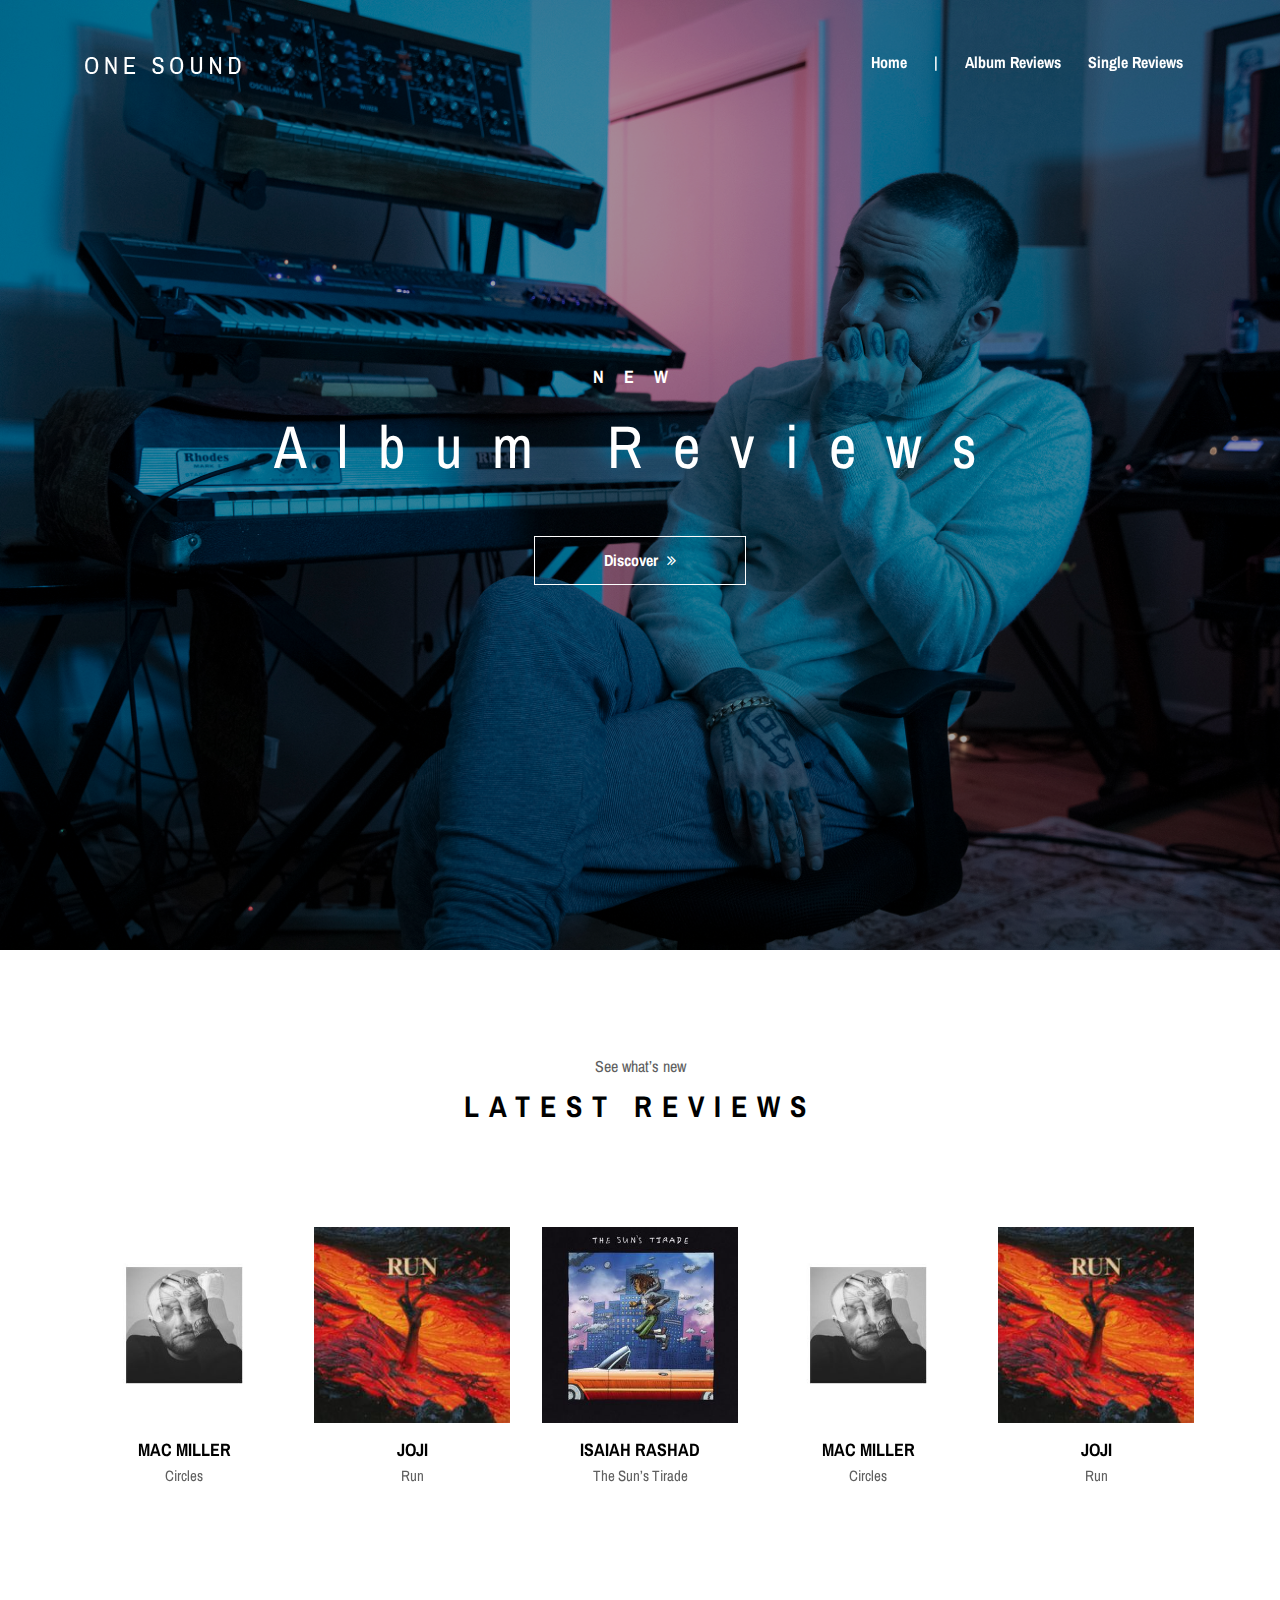
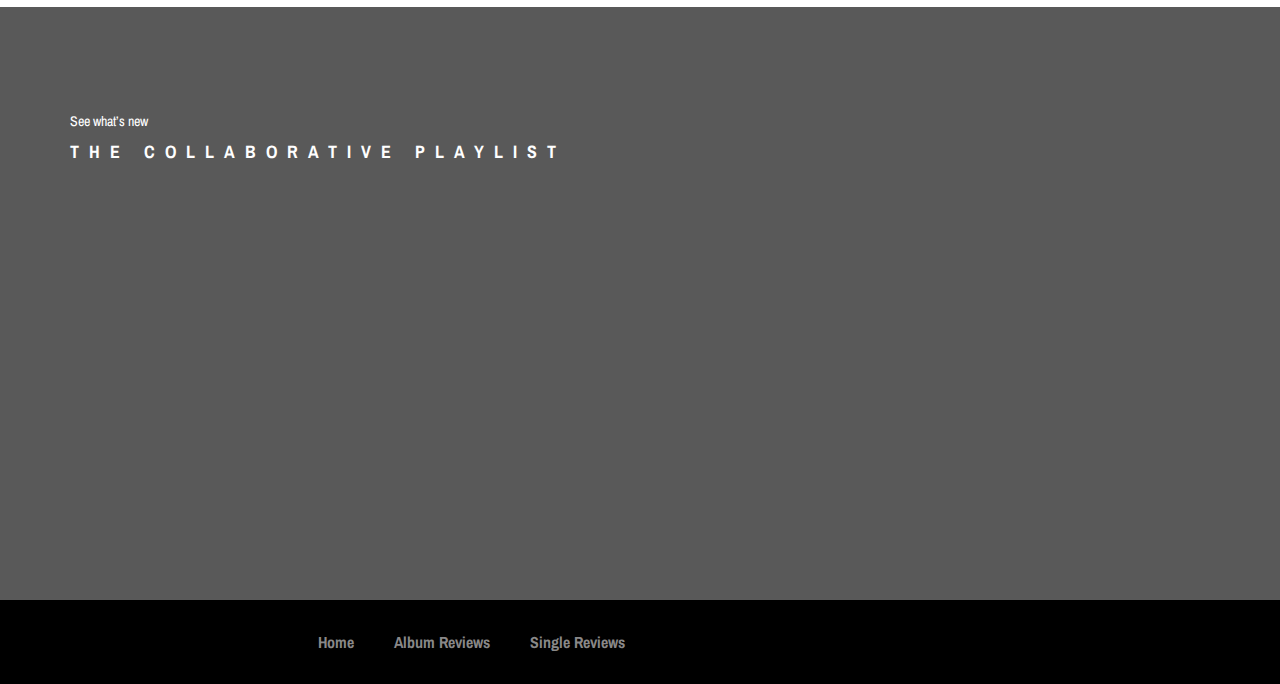
==== commit 08b998e4: "Add files via upload" ====
--- a/index.html
+++ b/index.html
@@ -37,7 +37,7 @@
                     <nav class="classy-navbar justify-content-between" id="oneMusicNav">
 
                         <!-- Nav brand -->
-                        <a href="index.html" class="nav-brand"><p>Neucia's Reviews</p></a>
+                        <a href="index.html" class="nav-brand"><img src="img/core-img/logo.png" alt=""></a>
 
                         <!-- Navbar Toggler -->
                         <div class="classy-navbar-toggler">
@@ -56,6 +56,7 @@
                             <div class="classynav">
                                 <ul>
                                     <li><a href="index.html">Home</a></li>
+                                    <li><a>|</a></li>
                                     <li><a href="album-reviews.html">Album Reviews</a></li>
                                     <li><a href="single-reviews.html">Single Reviews</a></li>
                             <!-- Nav End -->
@@ -129,7 +130,7 @@
                         <div class="single-album">
                             <img src="img/bg-img/a1.jpg" alt="">
                             <div class="album-info">
-                                <a href="#">
+                                <a href="macmiller-circles.html">
                                     <h5>Mac Miller</h5>
                                 </a>
                                 <p>Circles</p>
@@ -140,7 +141,7 @@
                         <div class="single-album">
                             <img src="img/bg-img/s1.jpg" alt="">
                             <div class="album-info">
-                                <a href="#">
+                                <a href="joji-run.html">
                                     <h5>Joji</h5>
                                 </a>
                                 <p>Run</p>
@@ -151,7 +152,7 @@
                         <div class="single-album">
                             <img src="img/bg-img/a3.jpg" alt="">
                             <div class="album-info">
-                                <a href="#">
+                                <a href="isaiahrashad-thesunstirade.html">
                                     <h5>Isaiah Rashad</h5>
                                 </a>
                                 <p>The Sun’s Tirade</p>
@@ -174,7 +175,7 @@
                         <!-- Section Heading -->
                         <div class="section-heading white text-left mb-30">
                             <p>See what’s new</p>
-                            <h2>The colaborative playlist</h2>
+                            <h2>The collaborative playlist</h2>
                         </div>
                         <div>
                             <iframe src="https://open.spotify.com/embed/playlist/0n5f953bovQDow49ygMKza" width="1080" height="300" frameborder="0" allowtransparency="true" allow="encrypted-media"></iframe>
@@ -194,9 +195,9 @@
                 <div class="col-12 col-md-6">
                     <div class="footer-nav">
                         <ul>
-                            <li><a href="#">Home</a></li>
-                            <li><a href="#">Album Reviews</a></li>
-                            <li><a href="#">Single Reviews</a></li>
+                            <li><a href="index.html">Home</a></li>
+                            <li><a href="album-reviews.html">Album Reviews</a></li>
+                            <li><a href="single-reviews.html">Single Reviews</a></li>
                         </ul>
                     </div>
                 </div>
--- a/style.css
+++ b/style.css
@@ -1531,4 +1531,4 @@
 
 /* ====== The End ====== */
 
-/*# sourceMappingURL=style.css.map */
+/*# sourceMappingURL=style.css.map */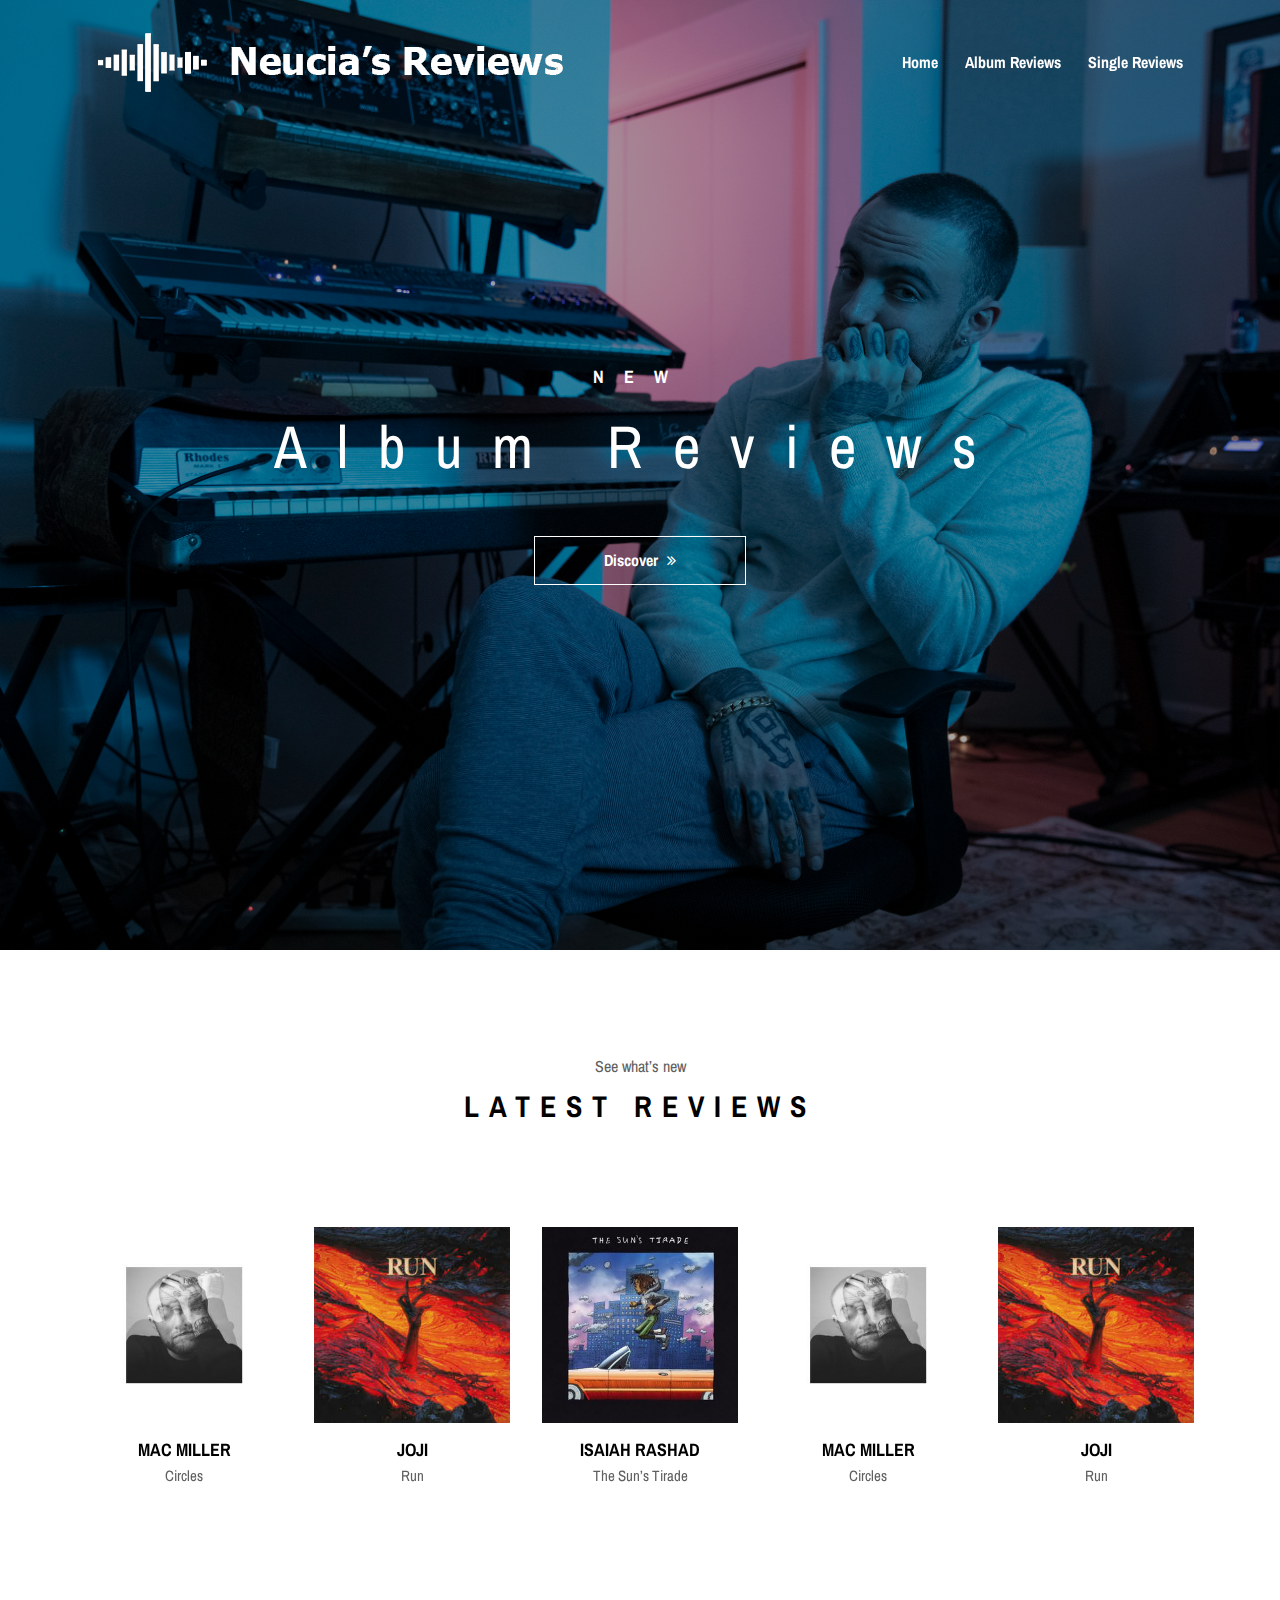
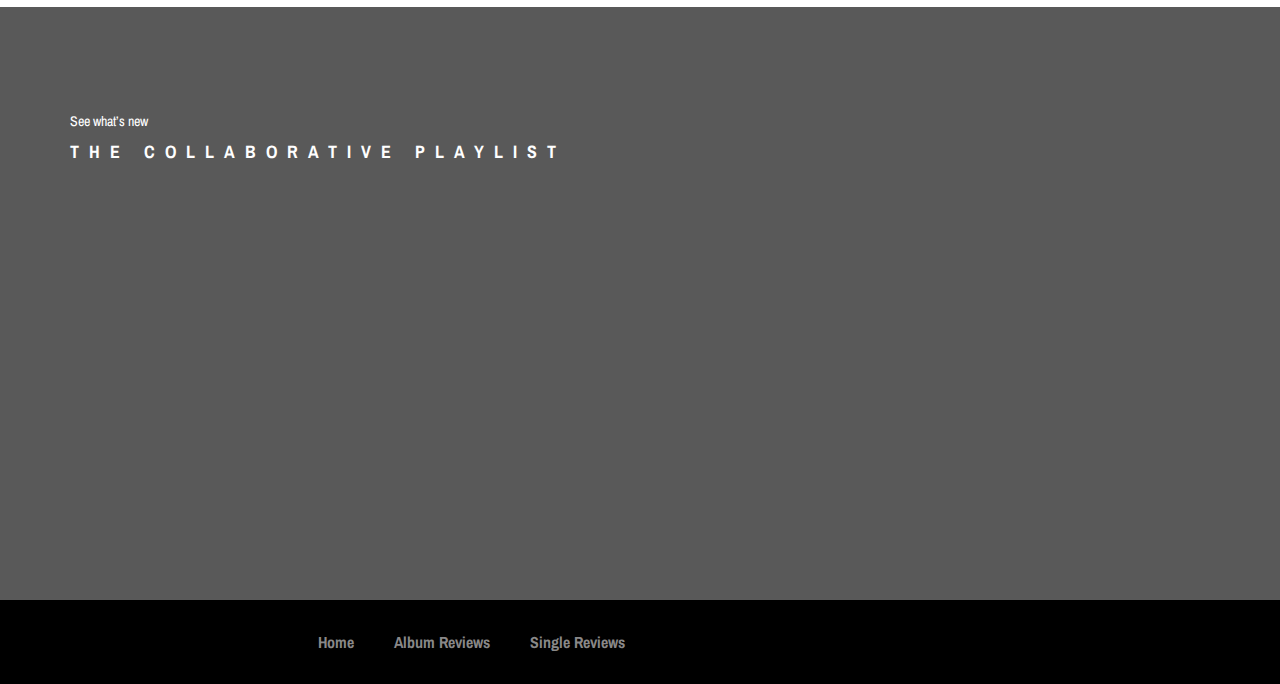
==== commit 91c2606c: "Add files via upload" ====
--- a/index.html
+++ b/index.html
@@ -56,7 +56,6 @@
                             <div class="classynav">
                                 <ul>
                                     <li><a href="index.html">Home</a></li>
-                                    <li><a>|</a></li>
                                     <li><a href="album-reviews.html">Album Reviews</a></li>
                                     <li><a href="single-reviews.html">Single Reviews</a></li>
                             <!-- Nav End -->
